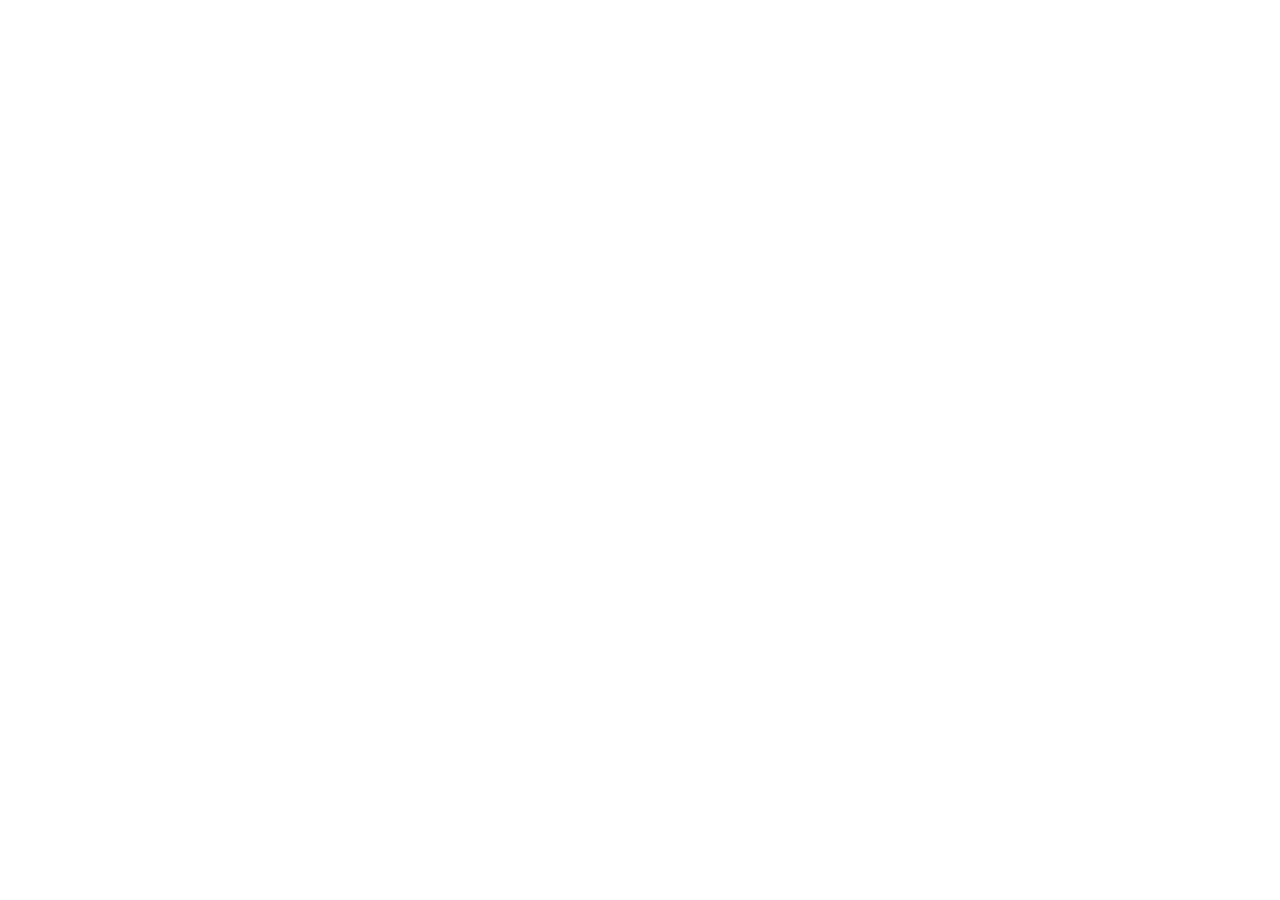
==== index.html @ 45e31ca5 "Formacion de estructura inicial" ====
<!DOCTYPE html>
<html lang="en">
<head>
    <meta charset="UTF-8">
    <meta name="viewport" content="width=device-width, initial-scale=1.0">
    <title>Document</title>
    <link rel="stylesheet" href="css/bootstrap.min.css">
</head>
<body>
    
    
</body>
</html>
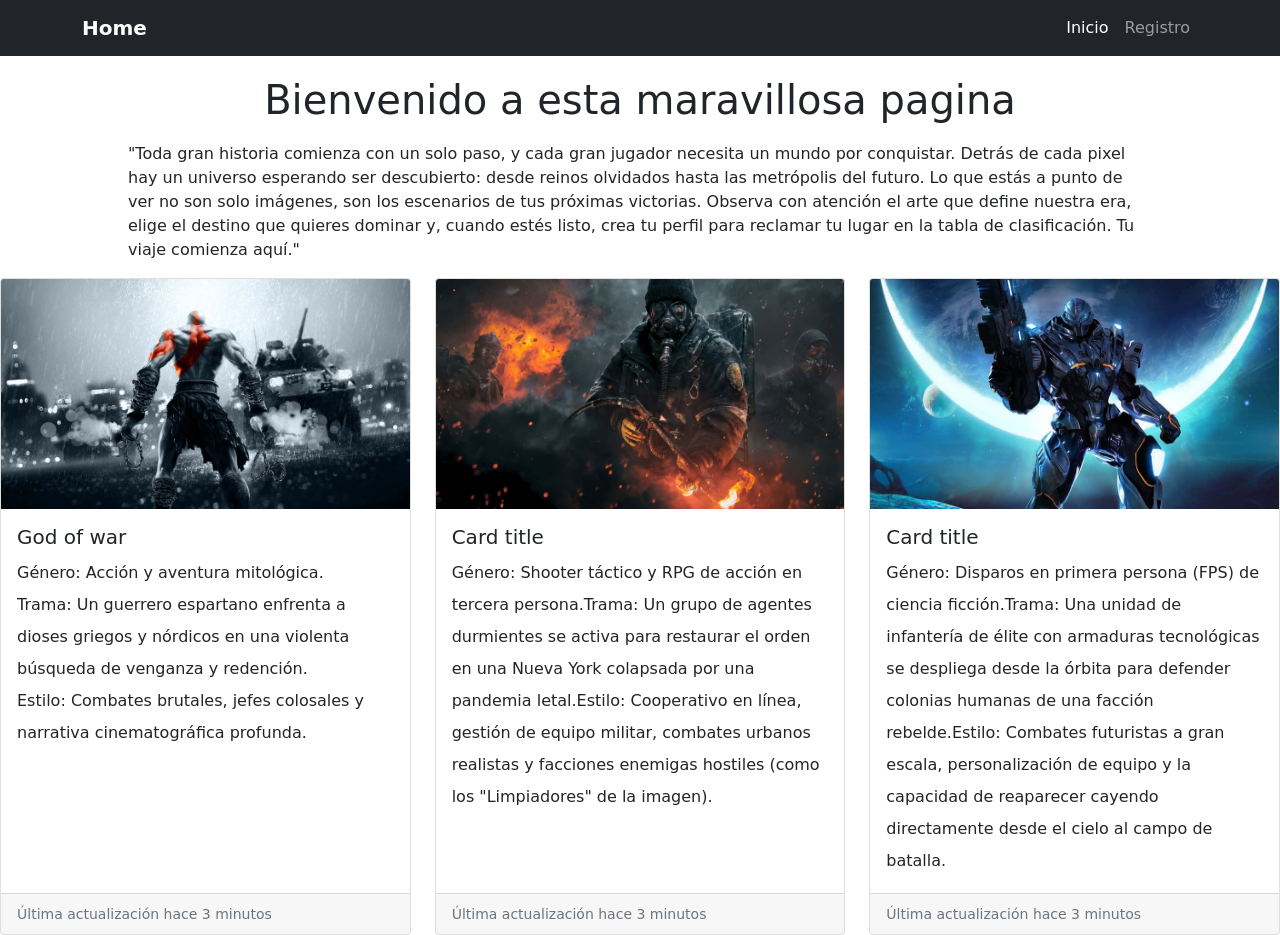
==== commit 96d3ba61: "se completo la hoja de inicio con una agregacion de cart con img" ====
--- a/index.html
+++ b/index.html
@@ -5,9 +5,96 @@
     <meta name="viewport" content="width=device-width, initial-scale=1.0">
     <title>Document</title>
     <link rel="stylesheet" href="css/bootstrap.min.css">
+    <link rel="stylesheet" href="css/style.css">
 </head>
 <body>
     
+<nav class="navbar navbar-expand-lg navbar-dark bg-dark">
+
+    <div class="container">
+
+        <a class="navbar-brand fw-bold" href="#">
+            Home
+        </a>
+
+        <button class="navbar-toggler"
+            type="button"
+            data-bs-toggle="collapse"
+            data-bs-target="#menu">
+
+            <span class="navbar-toggler-icon"></span>
+
+        </button>
+
+        <div class="collapse navbar-collapse" id="menu">
+
+            <ul class="navbar-nav ms-auto">
+
+                <li class="nav-item">
+                    <a class="nav-link active" href="#">
+                        Inicio
+                    </a>
+                </li>
+
+                <li class="nav-item">
+                    <a class="nav-link" href="#">
+                        Registro
+                    </a>
+                </li>
+
+            </ul>
+
+        </div>
+
+    </div>
+
+</nav>
+
+<div class="encabezado">
+<h1 class="titulo text-center">Bienvenido a esta maravillosa pagina</h1>
+
+<p class="parrafo">"Toda gran historia comienza con un solo paso, y cada gran jugador necesita un mundo por conquistar. Detrás de cada pixel hay un universo esperando ser descubierto: desde reinos olvidados hasta las metrópolis del futuro. Lo que estás a punto de ver no son solo imágenes, son los escenarios de tus próximas victorias. Observa con atención el arte que define nuestra era, elige el destino que quieres dominar y, cuando estés listo, crea tu perfil para reclamar tu lugar en la tabla de clasificación. Tu viaje comienza aquí."</p>
+</div>
+
+<div class="carta_god row row-cols-1 row-cols-md-3 g-4">
+  <div class="col">
+    <div class="card h-100">
+      <img src="Imagenes/img3.jpg" class="card-img-top" alt="...">
+      <div class="card-body">
+        <h5 class="card-title">God of war</h5>
+        <p class="card-text">Género: Acción y aventura mitológica. <br>
+             Trama: Un guerrero espartano enfrenta a dioses griegos y nórdicos en una violenta búsqueda de venganza y redención. <br>Estilo: Combates brutales, jefes colosales y narrativa cinematográfica profunda.</p>
+      </div>
+      <div class="card-footer">
+        <small class="text-muted">Última actualización hace 3 minutos</small>
+      </div>
+    </div>
+  </div>
+  <div class="col">
+    <div class="card h-100">
+      <img src="Imagenes/img2.jpg" class="card-img-top" alt="...">
+      <div class="card-body">
+        <h5 class="card-title">Card title</h5>
+        <p class="card-text">Género: Shooter táctico y RPG de acción en tercera persona.Trama: Un grupo de agentes durmientes se activa para restaurar el orden en una Nueva York colapsada por una pandemia letal.Estilo: Cooperativo en línea, gestión de equipo militar, combates urbanos realistas y facciones enemigas hostiles (como los "Limpiadores" de la imagen).</p>
+      </div>
+      <div class="card-footer">
+        <small class="text-muted">Última actualización hace 3 minutos</small>
+      </div>
+    </div>
+  </div>
+  <div class="col">
+    <div class="card h-100">
+      <img src="Imagenes/img1.jpg" class="card-img-top" alt="...">
+      <div class="card-body">
+        <h5 class="card-title">Card title</h5>
+        <p class="card-text">Género: Disparos en primera persona (FPS) de ciencia ficción.Trama: Una unidad de infantería de élite con armaduras tecnológicas se despliega desde la órbita para defender colonias humanas de una facción rebelde.Estilo: Combates futuristas a gran escala, personalización de equipo y la capacidad de reaparecer cayendo directamente desde el cielo al campo de batalla.</p>
+      </div>
+      <div class="card-footer">
+        <small class="text-muted">Última actualización hace 3 minutos</small>
+      </div>
+    </div>
+  </div>
+</div>  
     
 </body>
 </html>
--- a/css/style.css
+++ b/css/style.css
@@ -0,0 +1,18 @@
+.encabezado{
+    display: flex;
+    flex-direction: column;
+    justify-content: center;
+    align-items: center;
+    gap: 10px;
+}
+
+.titulo{
+    margin-top: 20px;
+}
+.parrafo{
+    width: 80%;
+}
+
+.card-text{
+    line-height: 2;
+}
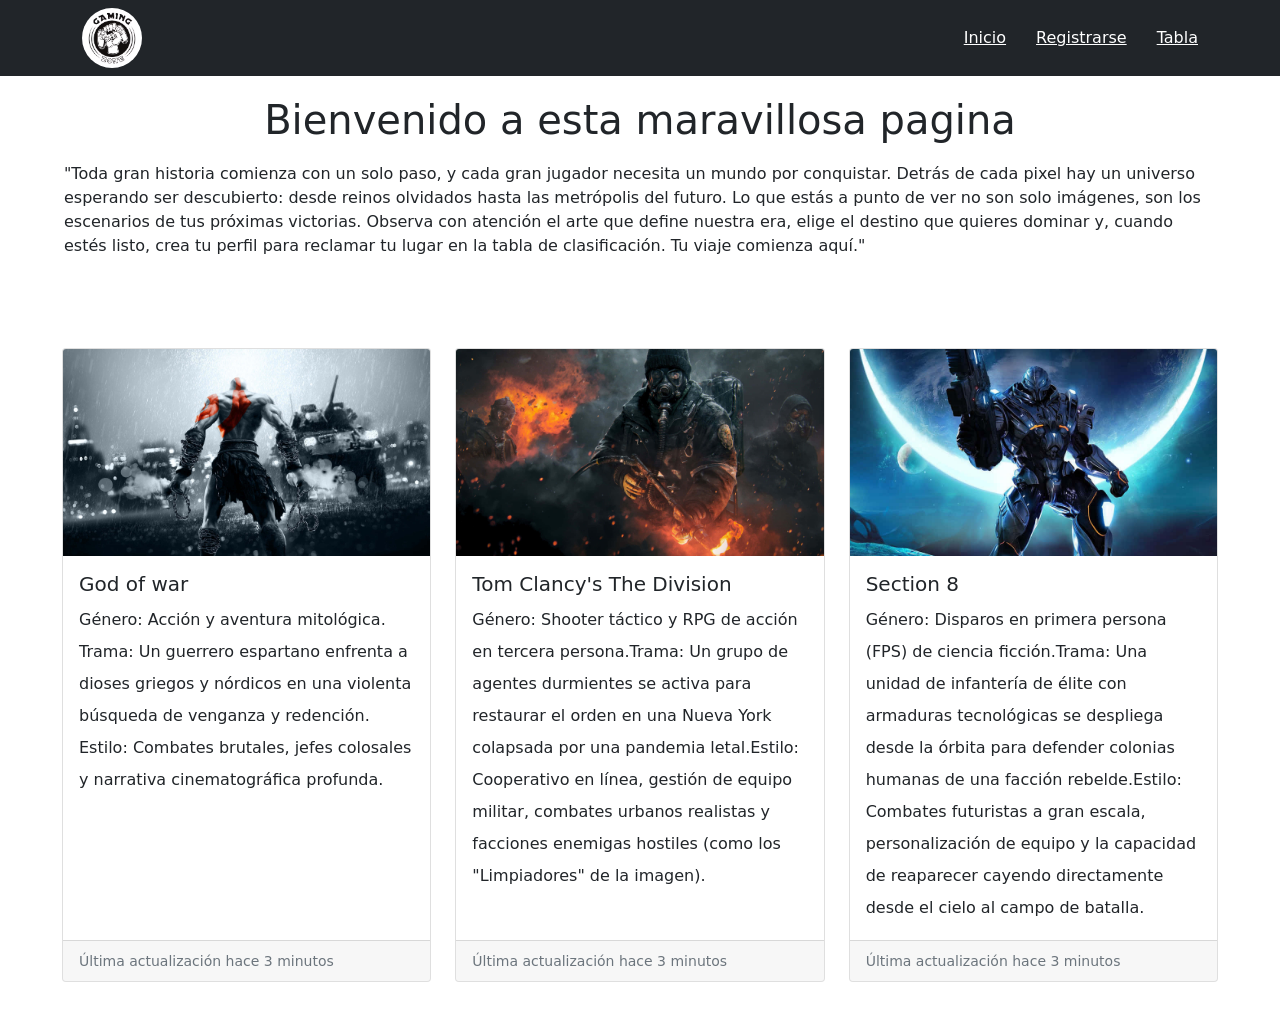
==== commit 5519fea1: "se creo las tablas" ====
--- a/index.html
+++ b/index.html
@@ -1,5 +1,6 @@
 <!DOCTYPE html>
 <html lang="en">
+
 <head>
     <meta charset="UTF-8">
     <meta name="viewport" content="width=device-width, initial-scale=1.0">
@@ -7,94 +8,176 @@
     <link rel="stylesheet" href="css/bootstrap.min.css">
     <link rel="stylesheet" href="css/style.css">
 </head>
+
 <body>
-    
-<nav class="navbar navbar-expand-lg navbar-dark bg-dark">
 
-    <div class="container">
+    <nav class="navbar navbar-expand-lg navbar-dark bg-dark">
 
-        <a class="navbar-brand fw-bold" href="#">
-            Home
-        </a>
+        <div class="container">
 
-        <button class="navbar-toggler"
-            type="button"
-            data-bs-toggle="collapse"
-            data-bs-target="#menu">
+            <div class="container-logo">
+                <img class="logo" src="Imagenes/logo.avif" alt="">
+            </div>
 
-            <span class="navbar-toggler-icon"></span>
+            <button class="navbar-toggler" type="button" data-bs-toggle="collapse" data-bs-target="#menu">
 
-        </button>
+                <span class="navbar-toggler-icon"></span>
 
-        <div class="collapse navbar-collapse" id="menu">
+            </button>
 
-            <ul class="navbar-nav ms-auto">
+            <div class="collapse navbar-collapse" id="menu">
 
-                <li class="nav-item">
-                    <a class="nav-link active" href="#">
-                        Inicio
-                    </a>
-                </li>
+                <ul class="navbar-nav ms-auto">
 
-                <li class="nav-item">
-                    <a class="nav-link" href="#">
-                        Registro
-                    </a>
-                </li>
+                     <button class="boton-modal"  onclick="iniciar()">Inicio</button>
+                   
 
-            </ul>
+                    <button class="boton-modal" data-bs-toggle="modal" data-bs-target="#exampleModal">
+                        Registrarse
+                    </button>
+
+                    <button class="boton-modal"  onclick="ir()">Tabla</button>
+
+                    <!-- Modal -->
+                    <div class="modal fade" id="exampleModal" tabindex="-1" aria-labelledby="exampleModalLabel"
+                        aria-hidden="true">
+                        <div class="modal-dialog">
+                            <div class="modal-content">
+                                <div class="modal-header">
+                                    <h5 class="modal-title" id="exampleModalLabel">REGISTRO</h5>
+                                    <button type="button" class="btn-close" data-bs-dismiss="modal"
+                                        aria-label="Close"></button>
+                                </div>
+                                <div class="modal-body">
+                                    <form class="row g-3">
+                                        <div class="col-md-4">
+                                            <label for="validationDefault01" id="nombre" class="form-label">Primer nombre</label>
+                                            <input type="text" class="form-control" id="validationDefault01" placeholder="Ejem:Jhoan">
+                                        </div>
+
+                                        <div class="col-md-4">
+                                            <label for="validationDefault02" id="nombre" class="form-label">Segundo nombre
+                                            <input type="text" class="form-control" id="validationDefault02" placeholder="Ejem: Andres">
+                                        </div>
+                                        <div class="col-md-4">
+                                            <label for="validationDefaultUsername" class="form-label">Correo electronico</label>
+                                            <div class="input-group">
+                                                <span class="input-group-text" id="inputGroupPrepend2">@</span>
+                                                <input type="text" class="form-control" id="validationDefaultUsername" placeholder="Ej :jhoan@gmail.com"
+                                                    aria-describedby="inputGroupPrepend2" required>
+                                            </div>
+                                        </div>
+                                        <div class="col-md-6">
+                                            <label for="validationDefault03" class="form-label">Ciudad</label>
+                                            <input type="text" class="form-control" id="validationDefault03" required placeholder="Mocoa">
+                                        </div>
+                                        <div class="col-md-3">
+                                            <label for="validationDefault04" class="form-label">Departamento</label>
+                                            <select class="form-select" id="validationDefault04" required>
+                                                <option selected disabled value="">Elegir...</option>
+                                                <option>Putumayo</option>
+                                            </select>
+                                        </div>
+                                        <div class="col-md-3">
+                                            <label for="validationDefault05" class="form-label">Cedula</label>
+                                            <input type="text" class="form-control" id="validationDefault05" required placeholder="1234567890">
+                                        </div>
+                                        <div class="col-12">
+                                            <div class="form-check">
+                                                <input class="form-check-input" type="checkbox" value=""
+                                                    id="invalidCheck2" required>
+                                                <label class="form-check-label" for="invalidCheck2">
+                                                    Aceptar terminos y condiciones
+                                                </label>
+                                            </div>
+                                        </div>
+                                        <div class="col-12">
+                                            <button class="btn btn-primary" type="submit">Enviar formulario</button>
+                                        </div>
+                                    </form>
+                                </div>
+                                <div class="modal-footer">
+                                    <button type="button" class="btn btn-secondary"
+                                        data-bs-dismiss="modal">Salir</button>
+                                    <button type="button" class="btn btn-primary">Guardar cambios</button>
+                                </div>
+                            </div>
+                        </div>
+                    </div>
+
+                </ul>
+
+            </div>
 
         </div>
 
+    </nav>
+
+    <div class="encabezado">
+        <h1 class="titulo text-center">Bienvenido a esta maravillosa pagina</h1>
+
+        <p class="parrafo">"Toda gran historia comienza con un solo paso, y cada gran jugador necesita un mundo por
+            conquistar. Detrás de cada pixel hay un universo esperando ser descubierto: desde reinos olvidados hasta las
+            metrópolis del futuro. Lo que estás a punto de ver no son solo imágenes, son los escenarios de tus próximas
+            victorias. Observa con atención el arte que define nuestra era, elige el destino que quieres dominar y,
+            cuando estés listo, crea tu perfil para reclamar tu lugar en la tabla de clasificación. Tu viaje comienza
+            aquí."</p>
     </div>
 
-</nav>
+    <div class="cart-container row row-cols-1 row-cols-md-3 g-4">
+        <div class="col">
+            <div class="card h-100">
+                <img src="Imagenes/img3.jpg" class="card-img-top" alt="...">
+                <div class="card-body">
+                    <h5 class="card-title">God of war</h5>
+                    <p class="card-text">Género: Acción y aventura mitológica. <br>
+                        Trama: Un guerrero espartano enfrenta a dioses griegos y nórdicos en una violenta búsqueda de
+                        venganza y redención. <br>Estilo: Combates brutales, jefes colosales y narrativa cinematográfica
+                        profunda.</p>
+                </div>
+                <div class="card-footer">
+                    <small class="text-muted">Última actualización hace 3 minutos</small>
+                </div>
+            </div>
+        </div>
+        <div class="col">
+            <div class="card h-100">
+                <img src="Imagenes/img2.jpg" class="card-img-top" alt="...">
+                <div class="card-body">
+                    <h5 class="card-title">Tom Clancy's The Division</h5>
+                    <p class="card-text">Género: Shooter táctico y RPG de acción en tercera persona.Trama: Un grupo de
+                        agentes durmientes se activa para restaurar el orden en una Nueva York colapsada por una
+                        pandemia letal.Estilo: Cooperativo en línea, gestión de equipo militar, combates urbanos
+                        realistas y facciones enemigas hostiles (como los "Limpiadores" de la imagen).</p>
+                </div>
+                <div class="card-footer">
+                    <small class="text-muted">Última actualización hace 3 minutos</small>
+                </div>
+            </div>
+        </div>
+        <div class="col">
+            <div class="card h-100">
+                <img src="Imagenes/img1.jpg" class="card-img-top" alt="...">
+                <div class="card-body">
+                    <h5 class="card-title">Section 8</h5>
+                    <p class="card-text">Género: Disparos en primera persona (FPS) de ciencia ficción.Trama: Una unidad
+                        de infantería de élite con armaduras tecnológicas se despliega desde la órbita para defender
+                        colonias humanas de una facción rebelde.Estilo: Combates futuristas a gran escala,
+                        personalización de equipo y la capacidad de reaparecer cayendo directamente desde el cielo al
+                        campo de batalla.</p>
+                </div>
+                <div class="card-footer">
+                    <small class="text-muted">Última actualización hace 3 minutos</small>
+                </div>
+            </div>
+        </div>
+    </div>
 
-<div class="encabezado">
-<h1 class="titulo text-center">Bienvenido a esta maravillosa pagina</h1>
 
-<p class="parrafo">"Toda gran historia comienza con un solo paso, y cada gran jugador necesita un mundo por conquistar. Detrás de cada pixel hay un universo esperando ser descubierto: desde reinos olvidados hasta las metrópolis del futuro. Lo que estás a punto de ver no son solo imágenes, son los escenarios de tus próximas victorias. Observa con atención el arte que define nuestra era, elige el destino que quieres dominar y, cuando estés listo, crea tu perfil para reclamar tu lugar en la tabla de clasificación. Tu viaje comienza aquí."</p>
-</div>
 
-<div class="carta_god row row-cols-1 row-cols-md-3 g-4">
-  <div class="col">
-    <div class="card h-100">
-      <img src="Imagenes/img3.jpg" class="card-img-top" alt="...">
-      <div class="card-body">
-        <h5 class="card-title">God of war</h5>
-        <p class="card-text">Género: Acción y aventura mitológica. <br>
-             Trama: Un guerrero espartano enfrenta a dioses griegos y nórdicos en una violenta búsqueda de venganza y redención. <br>Estilo: Combates brutales, jefes colosales y narrativa cinematográfica profunda.</p>
-      </div>
-      <div class="card-footer">
-        <small class="text-muted">Última actualización hace 3 minutos</small>
-      </div>
-    </div>
-  </div>
-  <div class="col">
-    <div class="card h-100">
-      <img src="Imagenes/img2.jpg" class="card-img-top" alt="...">
-      <div class="card-body">
-        <h5 class="card-title">Card title</h5>
-        <p class="card-text">Género: Shooter táctico y RPG de acción en tercera persona.Trama: Un grupo de agentes durmientes se activa para restaurar el orden en una Nueva York colapsada por una pandemia letal.Estilo: Cooperativo en línea, gestión de equipo militar, combates urbanos realistas y facciones enemigas hostiles (como los "Limpiadores" de la imagen).</p>
-      </div>
-      <div class="card-footer">
-        <small class="text-muted">Última actualización hace 3 minutos</small>
-      </div>
-    </div>
-  </div>
-  <div class="col">
-    <div class="card h-100">
-      <img src="Imagenes/img1.jpg" class="card-img-top" alt="...">
-      <div class="card-body">
-        <h5 class="card-title">Card title</h5>
-        <p class="card-text">Género: Disparos en primera persona (FPS) de ciencia ficción.Trama: Una unidad de infantería de élite con armaduras tecnológicas se despliega desde la órbita para defender colonias humanas de una facción rebelde.Estilo: Combates futuristas a gran escala, personalización de equipo y la capacidad de reaparecer cayendo directamente desde el cielo al campo de batalla.</p>
-      </div>
-      <div class="card-footer">
-        <small class="text-muted">Última actualización hace 3 minutos</small>
-      </div>
-    </div>
-  </div>
-</div>  
-    
+
+    <script src="js/bootstrap.min.js"></script>
+    <script src="js/script.js"></script>
 </body>
-</html>+
+</html> 
--- a/css/style.css
+++ b/css/style.css
@@ -10,9 +10,30 @@
     margin-top: 20px;
 }
 .parrafo{
-    width: 80%;
+    width: 90%;
 }
 
 .card-text{
     line-height: 2;
-}+}
+
+.cart-container{
+    margin: 50px;
+}
+
+.logo{
+    border-radius: 50%;
+    width: 60px;
+    height: 60px;
+}
+
+.boton-modal{
+  color: white;
+  background: none;
+  border: none;
+  padding: 0;
+  margin: 0;
+  font: inherit;
+  text-decoration: underline;
+  margin-left: 30px;
+}
